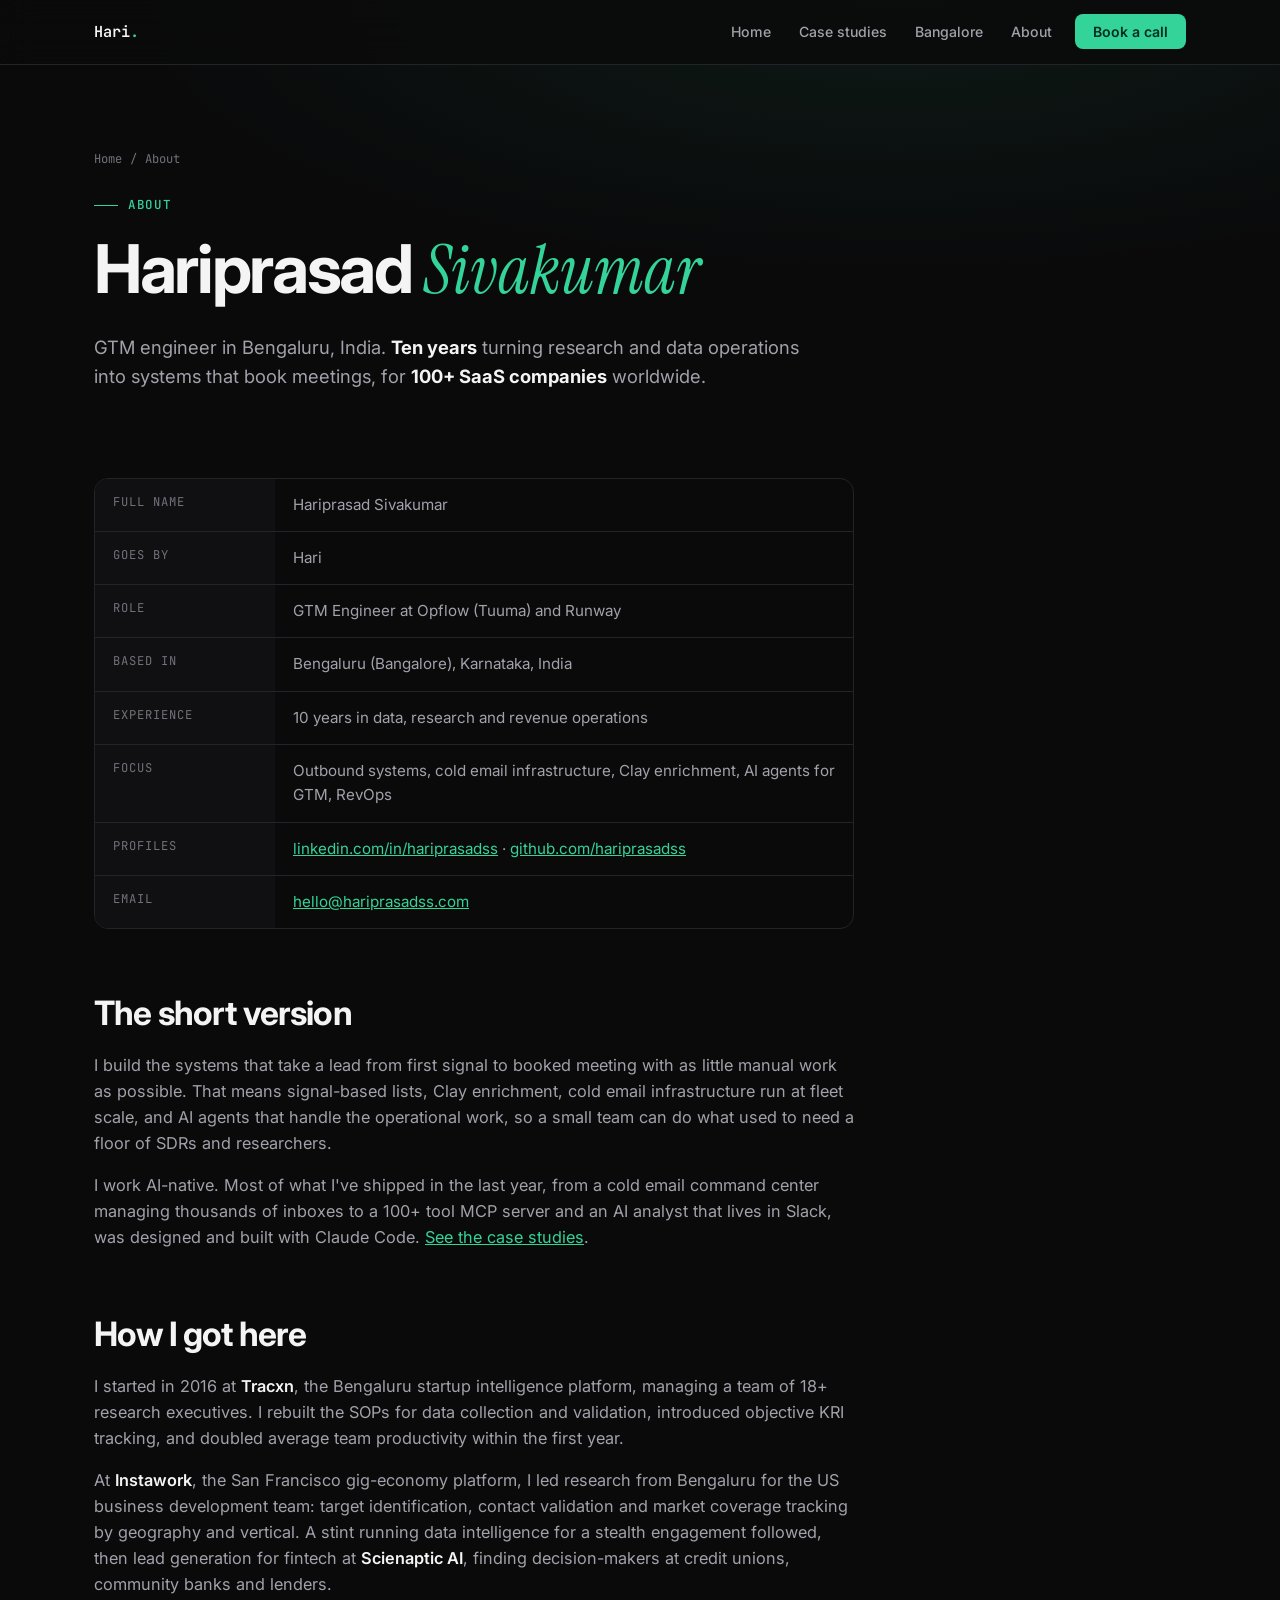
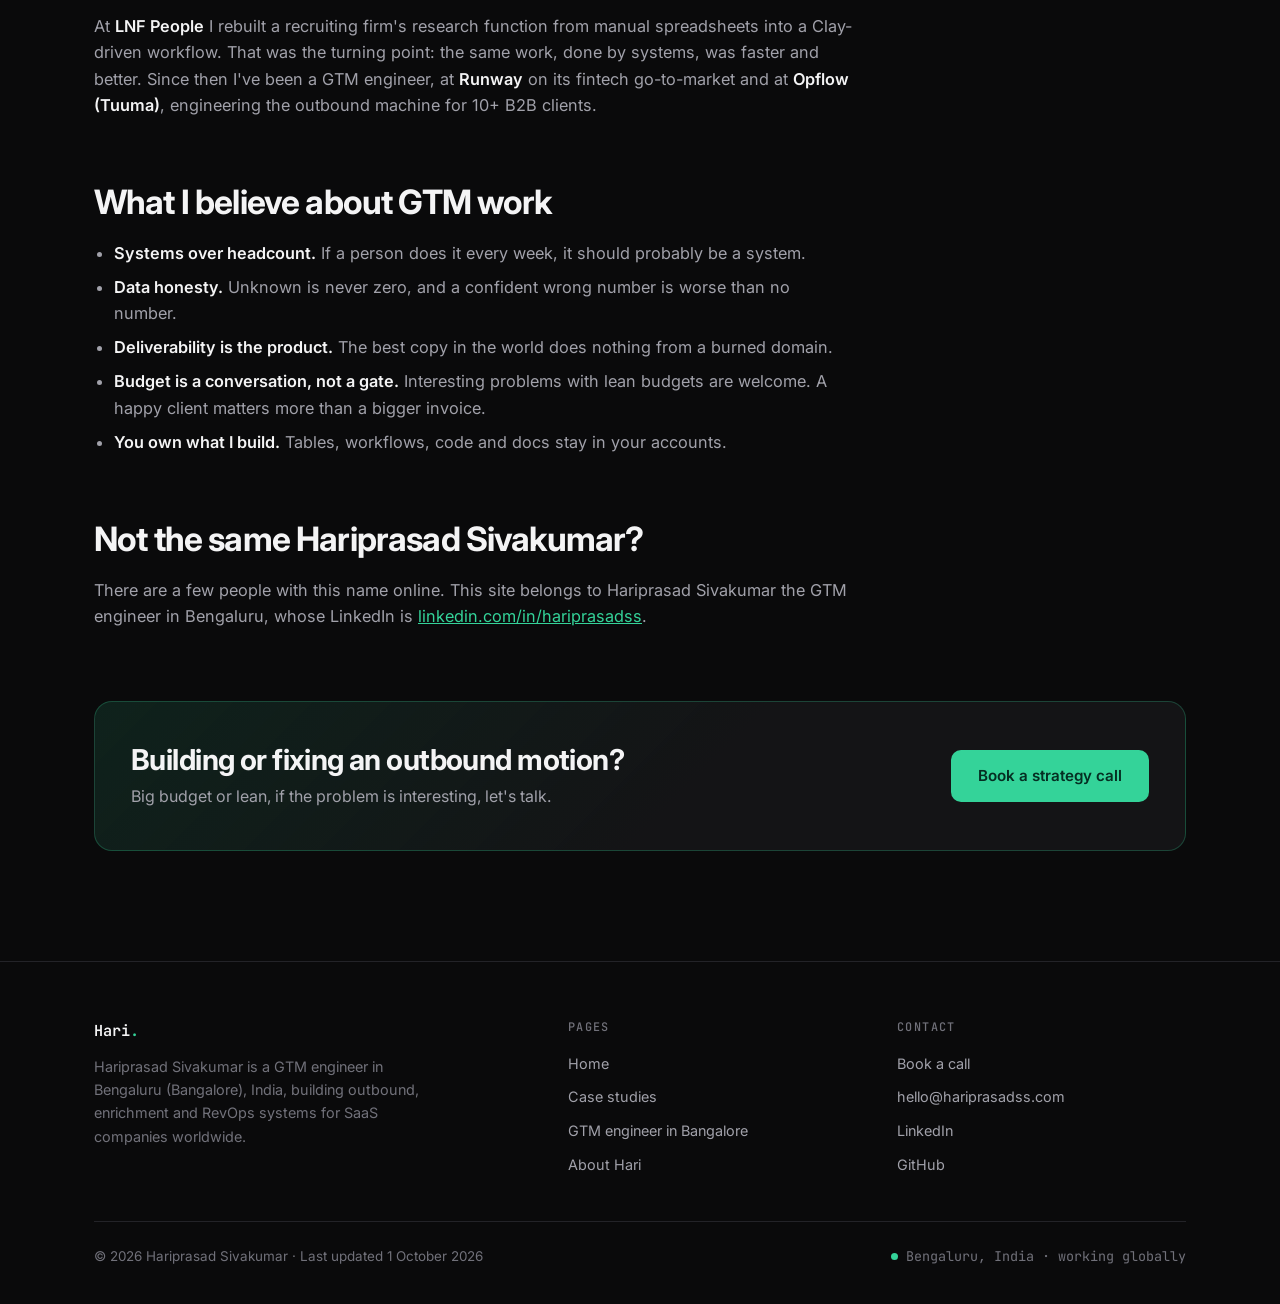
==== about/index.html @ fe24e066 "Revamp portfolio for "GTM engineer in Bangalore" SEO and AI search - Rebuild the home page around Be" ====
<!DOCTYPE html>
<html lang="en-IN">
<head>
    <meta charset="UTF-8">
    <meta name="viewport" content="width=device-width, initial-scale=1.0">
    <title>About Hariprasad Sivakumar | GTM Engineer, Bengaluru</title>
    <meta name="description" content="About Hariprasad Sivakumar (Hari), a GTM engineer in Bengaluru, India: 10 years from research and data operations at Tracxn and Instawork to building AI-native outbound systems for 100+ SaaS companies.">
    <meta name="author" content="Hariprasad Sivakumar">
    <link rel="canonical" href="https://www.hariprasadss.com/about/">
    <meta name="robots" content="index, follow, max-image-preview:large, max-snippet:-1">
    <meta name="theme-color" content="#0a0a0b">

    <meta property="og:type" content="profile">
    <meta property="og:url" content="https://www.hariprasadss.com/about/">
    <meta property="og:site_name" content="Hariprasad Sivakumar">
    <meta property="og:locale" content="en_IN">
    <meta property="og:title" content="About Hariprasad Sivakumar | GTM Engineer, Bengaluru">
    <meta property="og:description" content="From research and data operations at Tracxn and Instawork to AI-native outbound systems for 100+ SaaS companies.">
    <meta property="og:image" content="https://www.hariprasadss.com/assets/og/hari-gtm-engineer-bengaluru.png">
    <meta property="og:image:width" content="1200">
    <meta property="og:image:height" content="630">
    <meta property="profile:first_name" content="Hariprasad">
    <meta property="profile:last_name" content="Sivakumar">
    <meta name="twitter:card" content="summary_large_image">
    <meta name="twitter:title" content="About Hariprasad Sivakumar | GTM Engineer, Bengaluru">
    <meta name="twitter:description" content="From research and data operations to AI-native outbound systems for 100+ SaaS companies.">
    <meta name="twitter:image" content="https://www.hariprasadss.com/assets/og/hari-gtm-engineer-bengaluru.png">

    <link rel="icon" href="data:image/svg+xml,%3Csvg xmlns='http://www.w3.org/2000/svg' viewBox='0 0 32 32'%3E%3Crect width='32' height='32' rx='7' fill='%230a0a0b'/%3E%3Cpath d='M9 7v18M23 7v18M9 16h14' stroke='%2334d399' stroke-width='3' stroke-linecap='round'/%3E%3C/svg%3E">

    <script type="application/ld+json">
    {
      "@context": "https://schema.org",
      "@graph": [
        {
          "@type": "ProfilePage",
          "@id": "https://www.hariprasadss.com/about/#webpage",
          "url": "https://www.hariprasadss.com/about/",
          "name": "About Hariprasad Sivakumar",
          "isPartOf": { "@id": "https://www.hariprasadss.com/#website" },
          "dateCreated": "2026-06-11",
          "dateModified": "2026-10-01",
          "inLanguage": "en-IN",
          "breadcrumb": { "@id": "https://www.hariprasadss.com/about/#breadcrumb" },
          "mainEntity": {
            "@type": "Person",
            "@id": "https://www.hariprasadss.com/#person",
            "name": "Hariprasad Sivakumar",
            "alternateName": ["Hari Sivakumar", "Hari"],
            "jobTitle": "GTM Engineer",
            "description": "GTM engineer based in Bengaluru (Bangalore), India with 10 years in data and revenue operations, who has built outbound, enrichment and RevOps systems for 100+ SaaS companies worldwide.",
            "url": "https://www.hariprasadss.com/",
            "image": "https://www.hariprasadss.com/assets/og/hari-gtm-engineer-bengaluru.png",
            "email": "mailto:hello@hariprasadss.com",
            "address": { "@type": "PostalAddress", "addressLocality": "Bengaluru", "addressRegion": "Karnataka", "addressCountry": "IN" },
            "alumniOf": [
              { "@type": "Organization", "name": "Tracxn" },
              { "@type": "Organization", "name": "Instawork" },
              { "@type": "Organization", "name": "Scienaptic AI" },
              { "@type": "Organization", "name": "LNF People" }
            ],
            "worksFor": [
              { "@type": "Organization", "name": "Opflow (Tuuma)", "url": "https://opflow.io" },
              { "@type": "Organization", "name": "Runway", "url": "https://runway.com" }
            ],
            "sameAs": [
              "https://www.linkedin.com/in/hariprasadss",
              "https://github.com/hariprasadss"
            ]
          }
        },
        {
          "@type": "BreadcrumbList",
          "@id": "https://www.hariprasadss.com/about/#breadcrumb",
          "itemListElement": [
            { "@type": "ListItem", "position": 1, "name": "Home", "item": "https://www.hariprasadss.com/" },
            { "@type": "ListItem", "position": 2, "name": "About", "item": "https://www.hariprasadss.com/about/" }
          ]
        }
      ]
    }
    </script>

    <script>document.documentElement.classList.add('js');</script>
    <link rel="preconnect" href="https://fonts.googleapis.com">
    <link rel="preconnect" href="https://fonts.gstatic.com" crossorigin>
    <link href="https://fonts.googleapis.com/css2?family=Inter:wght@400;500;600;700;800&family=Instrument+Serif:ital@0;1&family=JetBrains+Mono:wght@400;500;600&display=swap" rel="stylesheet">
    <link rel="stylesheet" href="/assets/css/site.css?v=20261001">
</head>
<body>
    <a class="skip-link" href="#main">Skip to content</a>

    <nav class="site-nav" aria-label="Main">
        <div class="nav-inner">
            <a href="/" class="nav-logo" aria-label="Hariprasad Sivakumar, home">Hari<span class="dot">.</span></a>
            <ul class="nav-links">
                <li><a href="/">Home</a></li>
                <li><a href="/work/">Case studies</a></li>
                <li><a href="/gtm-engineer-bangalore/">Bangalore</a></li>
                <li><a href="/about/" aria-current="page">About</a></li>
                <li class="nav-cta-li"><a href="https://calendly.com/harigtm/30min" target="_blank" rel="noopener" class="nav-cta">Book a call</a></li>
            </ul>
        </div>
    </nav>

    <main id="main">
        <header class="page-head">
            <div class="container">
                <nav class="crumbs" aria-label="Breadcrumb"><a href="/">Home</a><span>/</span>About</nav>
                <div class="kicker">About</div>
                <h1 class="display">Hariprasad <em>Sivakumar</em></h1>
                <p class="lede">GTM engineer in Bengaluru, India. <strong>Ten years</strong> turning research and data operations into systems that book meetings, for <strong>100+ SaaS companies</strong> worldwide.</p>
            </div>
        </header>

        <div class="container">
            <div class="prose">
                <dl class="facts" aria-label="Profile">
                    <dt>Full name</dt><dd>Hariprasad Sivakumar</dd>
                    <dt>Goes by</dt><dd>Hari</dd>
                    <dt>Role</dt><dd>GTM Engineer at Opflow (Tuuma) and Runway</dd>
                    <dt>Based in</dt><dd>Bengaluru (Bangalore), Karnataka, India</dd>
                    <dt>Experience</dt><dd>10 years in data, research and revenue operations</dd>
                    <dt>Focus</dt><dd>Outbound systems, cold email infrastructure, Clay enrichment, AI agents for GTM, RevOps</dd>
                    <dt>Profiles</dt><dd><a href="https://www.linkedin.com/in/hariprasadss" target="_blank" rel="noopener me">linkedin.com/in/hariprasadss</a> · <a href="https://github.com/hariprasadss" target="_blank" rel="noopener me">github.com/hariprasadss</a></dd>
                    <dt>Email</dt><dd><a href="mailto:hello@hariprasadss.com">hello@hariprasadss.com</a></dd>
                </dl>

                <h2>The short version</h2>
                <p>I build the systems that take a lead from first signal to booked meeting with as little manual work as possible. That means signal-based lists, Clay enrichment, cold email infrastructure run at fleet scale, and AI agents that handle the operational work, so a small team can do what used to need a floor of SDRs and researchers.</p>
                <p>I work AI-native. Most of what I've shipped in the last year, from a cold email command center managing thousands of inboxes to a 100+ tool MCP server and an AI analyst that lives in Slack, was designed and built with Claude Code. <a href="/work/">See the case studies</a>.</p>

                <h2>How I got here</h2>
                <p>I started in 2016 at <strong>Tracxn</strong>, the Bengaluru startup intelligence platform, managing a team of 18+ research executives. I rebuilt the SOPs for data collection and validation, introduced objective KRI tracking, and doubled average team productivity within the first year.</p>
                <p>At <strong>Instawork</strong>, the San Francisco gig-economy platform, I led research from Bengaluru for the US business development team: target identification, contact validation and market coverage tracking by geography and vertical. A stint running data intelligence for a stealth engagement followed, then lead generation for fintech at <strong>Scienaptic AI</strong>, finding decision-makers at credit unions, community banks and lenders.</p>
                <p>At <strong>LNF People</strong> I rebuilt a recruiting firm's research function from manual spreadsheets into a Clay-driven workflow. That was the turning point: the same work, done by systems, was faster and better. Since then I've been a GTM engineer, at <strong>Runway</strong> on its fintech go-to-market and at <strong>Opflow (Tuuma)</strong>, engineering the outbound machine for 10+ B2B clients.</p>

                <h2>What I believe about GTM work</h2>
                <ul>
                    <li><strong>Systems over headcount.</strong> If a person does it every week, it should probably be a system.</li>
                    <li><strong>Data honesty.</strong> Unknown is never zero, and a confident wrong number is worse than no number.</li>
                    <li><strong>Deliverability is the product.</strong> The best copy in the world does nothing from a burned domain.</li>
                    <li><strong>Budget is a conversation, not a gate.</strong> Interesting problems with lean budgets are welcome. A happy client matters more than a bigger invoice.</li>
                    <li><strong>You own what I build.</strong> Tables, workflows, code and docs stay in your accounts.</li>
                </ul>

                <h2>Not the same Hariprasad Sivakumar?</h2>
                <p>There are a few people with this name online. This site belongs to Hariprasad Sivakumar the GTM engineer in Bengaluru, whose LinkedIn is <a href="https://www.linkedin.com/in/hariprasadss" target="_blank" rel="noopener me">linkedin.com/in/hariprasadss</a>.</p>
            </div>

            <div class="cta-band reveal">
                <div>
                    <h2>Building or fixing an outbound motion?</h2>
                    <p>Big budget or lean, if the problem is interesting, let's talk.</p>
                </div>
                <a href="https://calendly.com/harigtm/30min" target="_blank" rel="noopener" class="btn btn-primary">Book a strategy call</a>
            </div>
        </div>
    </main>

    <footer class="site-footer" style="margin-top: 110px;">
        <div class="container">
            <div class="footer-grid">
                <div class="footer-brand">
                    <a href="/" class="nav-logo">Hari<span class="dot">.</span></a>
                    <p>Hariprasad Sivakumar is a GTM engineer in Bengaluru (Bangalore), India, building outbound, enrichment and RevOps systems for SaaS companies worldwide.</p>
                </div>
                <div class="footer-col">
                    <h2>Pages</h2>
                    <ul>
                        <li><a href="/">Home</a></li>
                        <li><a href="/work/">Case studies</a></li>
                        <li><a href="/gtm-engineer-bangalore/">GTM engineer in Bangalore</a></li>
                        <li><a href="/about/">About Hari</a></li>
                    </ul>
                </div>
                <div class="footer-col">
                    <h2>Contact</h2>
                    <ul>
                        <li><a href="https://calendly.com/harigtm/30min" target="_blank" rel="noopener">Book a call</a></li>
                        <li><a href="mailto:hello@hariprasadss.com">hello@hariprasadss.com</a></li>
                        <li><a href="https://www.linkedin.com/in/hariprasadss" target="_blank" rel="noopener me">LinkedIn</a></li>
                        <li><a href="https://github.com/hariprasadss" target="_blank" rel="noopener me">GitHub</a></li>
                    </ul>
                </div>
            </div>
            <div class="footer-bottom">
                <p>© 2026 Hariprasad Sivakumar · Last updated <time datetime="2026-10-01">1 October 2026</time></p>
                <p class="footer-loc"><span class="pulse"></span> Bengaluru, India · working globally</p>
            </div>
        </div>
    </footer>

    <script src="/assets/js/site.js?v=20261001" defer></script>
</body>
</html>
---- assets/css/site.css ----
/* Shared styles for hariprasadss.com. Plain CSS, no build step. */
:root {
    --bg: #0a0a0b;
    --bg-elevated: #101012;
    --surface: #141416;
    --surface-hover: #1a1a1d;
    --border: #232328;
    --border-strong: #2e2e34;
    --text: #f4f4f5;
    --text-secondary: #a1a1aa;
    --text-muted: #71717a;
    --accent: #34d399;
    --accent-ink: #052e22;
    --accent-dim: rgba(52, 211, 153, 0.12);
    --accent-glow: rgba(52, 211, 153, 0.25);
    --serif: 'Instrument Serif', Georgia, serif;
    --mono: 'JetBrains Mono', ui-monospace, monospace;
    --sans: 'Inter', -apple-system, 'Segoe UI', sans-serif;
}

* { margin: 0; padding: 0; box-sizing: border-box; }

html { scroll-behavior: smooth; scroll-padding-top: 90px; }

body {
    font-family: var(--sans);
    background: var(--bg);
    color: var(--text);
    line-height: 1.6;
    -webkit-font-smoothing: antialiased;
    overflow-x: hidden;
}

::selection { background: var(--accent); color: var(--accent-ink); }

a { color: inherit; }

:focus-visible { outline: 2px solid var(--accent); outline-offset: 3px; border-radius: 4px; }

.skip-link {
    position: absolute;
    left: 16px;
    top: -60px;
    z-index: 200;
    background: var(--accent);
    color: var(--accent-ink);
    font-weight: 600;
    padding: 10px 16px;
    border-radius: 8px;
    text-decoration: none;
}
.skip-link:focus { top: 12px; }

/* ---------- Shared ---------- */
.container { max-width: 1140px; margin: 0 auto; padding: 0 24px; }

section { padding: 110px 0; }

.band { background: var(--bg-elevated); border-top: 1px solid var(--border); border-bottom: 1px solid var(--border); }

.kicker {
    font-family: var(--mono);
    font-size: 0.78rem;
    font-weight: 500;
    letter-spacing: 0.14em;
    text-transform: uppercase;
    color: var(--accent);
    display: flex;
    align-items: center;
    gap: 10px;
    margin-bottom: 18px;
}

.kicker::before { content: ''; width: 24px; height: 1px; background: var(--accent); }

.section-title {
    font-size: clamp(2rem, 4.5vw, 3.1rem);
    font-weight: 700;
    letter-spacing: -0.03em;
    line-height: 1.12;
    margin-bottom: 16px;
}

.section-title em, .display em {
    font-family: var(--serif);
    font-style: italic;
    font-weight: 400;
    color: var(--accent);
    letter-spacing: 0;
}

.section-sub { color: var(--text-secondary); font-size: 1.08rem; max-width: 640px; }
.section-sub strong { color: var(--text); font-weight: 600; }

.js .reveal { opacity: 0; transform: translateY(24px); transition: opacity 0.7s ease, transform 0.7s ease; }
.js .reveal.visible { opacity: 1; transform: translateY(0); }

@media (prefers-reduced-motion: reduce) {
    html { scroll-behavior: auto; }
    *, *::before, *::after { animation: none !important; transition: none !important; }
    .js .reveal { opacity: 1; transform: none; }
}

.tag {
    font-family: var(--mono);
    font-size: 0.72rem;
    color: var(--text-secondary);
    background: var(--bg);
    border: 1px solid var(--border);
    padding: 4px 10px;
    border-radius: 6px;
    white-space: nowrap;
}

.tags { display: flex; flex-wrap: wrap; gap: 8px; }

.btn {
    display: inline-flex;
    align-items: center;
    gap: 8px;
    font-size: 0.95rem;
    font-weight: 600;
    text-decoration: none;
    padding: 13px 26px;
    border-radius: 10px;
    border: 1px solid transparent;
    transition: transform 0.2s, box-shadow 0.2s, background 0.2s, border-color 0.2s;
}

.btn-primary { background: var(--accent); color: var(--accent-ink); }
.btn-primary:hover { transform: translateY(-2px); box-shadow: 0 8px 30px var(--accent-glow); }

.btn-ghost { color: var(--text); border-color: var(--border-strong); background: transparent; }
.btn-ghost:hover { border-color: var(--accent); background: var(--accent-dim); transform: translateY(-2px); }

.text-link { color: var(--accent); text-decoration: none; font-weight: 600; border-bottom: 1px solid rgba(52, 211, 153, 0.35); }
.text-link:hover { border-bottom-color: var(--accent); }

/* ---------- Nav ---------- */
nav.site-nav {
    position: fixed;
    top: 0; left: 0; right: 0;
    z-index: 100;
    background: rgba(10, 10, 11, 0.8);
    backdrop-filter: blur(16px);
    -webkit-backdrop-filter: blur(16px);
    border-bottom: 1px solid var(--border);
}

.nav-inner {
    max-width: 1140px;
    margin: 0 auto;
    padding: 0 24px;
    height: 64px;
    display: flex;
    align-items: center;
    justify-content: space-between;
}

.nav-logo {
    font-family: var(--mono);
    font-weight: 600;
    font-size: 0.95rem;
    color: var(--text);
    text-decoration: none;
}

.nav-logo .dot { color: var(--accent); }

.nav-links { display: flex; align-items: center; gap: 2px; list-style: none; }

.nav-links a {
    color: var(--text-secondary);
    text-decoration: none;
    font-size: 0.88rem;
    font-weight: 500;
    padding: 8px 13px;
    border-radius: 8px;
    transition: color 0.2s, background 0.2s;
}

.nav-links a:hover { color: var(--text); background: var(--surface); }

.nav-links a.nav-cta {
    font-weight: 600;
    color: var(--accent-ink);
    background: var(--accent);
    padding: 9px 18px;
    margin-left: 8px;
    transition: transform 0.2s, box-shadow 0.2s;
}

.nav-links a.nav-cta:hover { transform: translateY(-1px); box-shadow: 0 4px 20px var(--accent-glow); }

@media (max-width: 860px) { .nav-links li:not(.nav-cta-li) { display: none; } }

/* ---------- Hero ---------- */
.hero { min-height: 100vh; display: flex; align-items: center; padding: 140px 0 80px; position: relative; }

.hero::before {
    content: '';
    position: absolute;
    inset: 0;
    background:
        radial-gradient(ellipse 60% 45% at 70% 8%, rgba(52, 211, 153, 0.08), transparent),
        radial-gradient(ellipse 50% 40% at 15% 95%, rgba(52, 211, 153, 0.04), transparent);
    pointer-events: none;
}

.hero::after {
    content: '';
    position: absolute;
    inset: 0;
    background-image:
        linear-gradient(var(--border) 1px, transparent 1px),
        linear-gradient(90deg, var(--border) 1px, transparent 1px);
    background-size: 72px 72px;
    opacity: 0.18;
    mask-image: radial-gradient(ellipse 70% 60% at 50% 40%, black, transparent);
    -webkit-mask-image: radial-gradient(ellipse 70% 60% at 50% 40%, black, transparent);
    pointer-events: none;
}

.hero > .container { position: relative; z-index: 1; }

.hero-grid { display: grid; grid-template-columns: 1.12fr 0.88fr; gap: 60px; align-items: center; }

.hero-badge {
    display: inline-flex;
    align-items: center;
    gap: 8px;
    font-family: var(--mono);
    font-size: 0.76rem;
    color: var(--text-secondary);
    border: 1px solid var(--border-strong);
    background: var(--surface);
    padding: 7px 14px;
    border-radius: 100px;
    margin-bottom: 28px;
}

.pulse {
    width: 7px; height: 7px;
    background: var(--accent);
    border-radius: 50%;
    flex-shrink: 0;
    animation: pulse 2s ease-in-out infinite;
}

@keyframes pulse {
    0%, 100% { box-shadow: 0 0 0 0 var(--accent-glow); }
    50% { box-shadow: 0 0 0 6px transparent; }
}

.hero h1, .display {
    font-size: clamp(2.5rem, 5.6vw, 4.2rem);
    font-weight: 700;
    letter-spacing: -0.035em;
    line-height: 1.06;
    margin-bottom: 26px;
}

.hero h1 .h1-eyebrow {
    display: block;
    font-size: clamp(1rem, 1.6vw, 1.15rem);
    font-family: var(--mono);
    font-weight: 500;
    letter-spacing: 0.02em;
    color: var(--accent);
    margin-bottom: 18px;
}

.hero h1 em {
    font-family: var(--serif);
    font-style: italic;
    font-weight: 400;
    color: var(--accent);
    letter-spacing: -0.01em;
}

.hero-sub { font-size: 1.13rem; color: var(--text-secondary); max-width: 560px; margin-bottom: 38px; }
.hero-sub strong { color: var(--text); font-weight: 600; }

.hero-ctas { display: flex; gap: 14px; flex-wrap: wrap; }

/* Terminal card */
.terminal {
    background: var(--bg-elevated);
    border: 1px solid var(--border-strong);
    border-radius: 14px;
    overflow: hidden;
    box-shadow: 0 30px 80px rgba(0, 0, 0, 0.5);
    font-family: var(--mono);
}

.terminal-bar {
    display: flex;
    align-items: center;
    gap: 8px;
    padding: 13px 18px;
    border-bottom: 1px solid var(--border);
    background: var(--surface);
}

.t-dot { width: 11px; height: 11px; border-radius: 50%; background: var(--border-strong); }
.t-dot:nth-child(1) { background: #f87171aa; }
.t-dot:nth-child(2) { background: #fbbf24aa; }
.t-dot:nth-child(3) { background: #34d399aa; }

.terminal-bar span { margin-left: auto; font-size: 0.72rem; color: var(--text-muted); }

.terminal-body { padding: 20px 22px 18px; min-height: 312px; }

.t-line {
    display: flex;
    align-items: baseline;
    gap: 12px;
    font-size: 0.8rem;
    padding: 7px 0;
    opacity: 0;
    transform: translateX(-8px);
    transition: opacity 0.45s ease, transform 0.45s ease;
}

.t-line.on { opacity: 1; transform: translateX(0); }

.t-step { color: var(--accent); width: 14px; flex-shrink: 0; }
.t-label { color: var(--text); font-weight: 500; width: 128px; flex-shrink: 0; }
.t-detail { color: var(--text-muted); font-size: 0.74rem; }

.t-line.t-final .t-label, .t-line.t-final .t-detail { color: var(--accent); }

.t-cursor {
    display: inline-block;
    width: 8px; height: 15px;
    background: var(--accent);
    vertical-align: text-bottom;
    animation: blink 1s step-end infinite;
    margin-top: 10px;
}

@keyframes blink { 50% { opacity: 0; } }

/* Stats */
.stats {
    display: grid;
    grid-template-columns: repeat(4, 1fr);
    gap: 1px;
    background: var(--border);
    border: 1px solid var(--border);
    border-radius: 14px;
    overflow: hidden;
    margin-top: 72px;
}

.stat { background: var(--bg-elevated); padding: 26px 24px; }

.stat-num {
    font-family: var(--mono);
    font-size: 1.8rem;
    font-weight: 600;
    color: var(--text);
    letter-spacing: -0.02em;
}

.stat-num span { color: var(--accent); }

.stat-label { font-size: 0.84rem; color: var(--text-muted); margin-top: 4px; }

@media (max-width: 920px) {
    .hero-grid { grid-template-columns: 1fr; gap: 48px; }
    .hero { min-height: auto; }
    .stats { grid-template-columns: repeat(2, 1fr); }
}

@media (max-width: 520px) {
    .hero-badge .badge-extra { display: none; }
    .terminal-body { min-height: 0; }
    .t-line { flex-wrap: wrap; row-gap: 2px; padding: 6px 0; }
    .t-label { width: auto; }
    .t-detail { flex-basis: 100%; padding-left: 26px; font-size: 0.72rem; }
}

/* ---------- Client wall ---------- */
.clients { padding: 64px 0 70px; }

.clients-head { text-align: center; margin-bottom: 36px; padding: 0 16px; }

.clients-title {
    font-family: var(--mono);
    font-size: 0.78rem;
    letter-spacing: 0.14em;
    text-transform: uppercase;
    color: var(--text-muted);
}

.clients-title strong { color: var(--accent); font-weight: 600; }

.marquee {
    position: relative;
    overflow: hidden;
    mask-image: linear-gradient(90deg, transparent, black 8%, black 92%, transparent);
    -webkit-mask-image: linear-gradient(90deg, transparent, black 8%, black 92%, transparent);
}

.marquee + .marquee { margin-top: 14px; }

.marquee-track {
    display: flex;
    gap: 14px;
    width: max-content;
    animation: marquee 60s linear infinite;
}

.marquee.reverse .marquee-track { animation-direction: reverse; animation-duration: 70s; }

.marquee:hover .marquee-track { animation-play-state: paused; }

@keyframes marquee { to { transform: translateX(calc(-50% - 7px)); } }

.client {
    display: inline-flex;
    align-items: center;
    gap: 10px;
    padding: 12px 22px;
    background: var(--surface);
    border: 1px solid var(--border);
    border-radius: 12px;
    white-space: nowrap;
    transition: border-color 0.25s;
}

.client:hover { border-color: var(--border-strong); }

.client b { font-weight: 600; font-size: 0.98rem; color: var(--text-secondary); }
.client:hover b { color: var(--text); }

.client small {
    font-family: var(--mono);
    font-size: 0.66rem;
    letter-spacing: 0.06em;
    text-transform: uppercase;
    color: var(--text-muted);
}

.clients-foot { text-align: center; margin-top: 30px; padding: 0 16px; font-size: 0.9rem; color: var(--text-muted); }

@media (prefers-reduced-motion: reduce) {
    .marquee { mask-image: none; -webkit-mask-image: none; }
    .marquee-track { width: auto; flex-wrap: wrap; justify-content: center; }
    .marquee-track [aria-hidden="true"] { display: none; }
}

/* ---------- Pillars / services ---------- */
.grid-2 { display: grid; grid-template-columns: repeat(2, 1fr); gap: 20px; margin-top: 56px; }
.grid-3 { display: grid; grid-template-columns: repeat(3, 1fr); gap: 20px; margin-top: 56px; }

.card {
    background: var(--surface);
    border: 1px solid var(--border);
    border-radius: 16px;
    padding: 32px 30px;
    position: relative;
    overflow: hidden;
    transition: border-color 0.25s, transform 0.25s;
}

.card::after {
    content: '';
    position: absolute;
    top: 0; left: 30px; right: 30px;
    height: 1px;
    background: linear-gradient(90deg, transparent, var(--accent-glow), transparent);
    opacity: 0;
    transition: opacity 0.3s;
}

.card:hover { border-color: var(--border-strong); transform: translateY(-3px); }
.card:hover::after { opacity: 1; }

.card-num { font-family: var(--mono); font-size: 0.76rem; color: var(--accent); margin-bottom: 16px; display: block; }

.card h3 { font-size: 1.18rem; font-weight: 700; letter-spacing: -0.02em; margin-bottom: 10px; line-height: 1.3; }

.card p { color: var(--text-secondary); font-size: 0.94rem; }

.card .tags { margin-top: 20px; }

@media (max-width: 900px) { .grid-3 { grid-template-columns: repeat(2, 1fr); } }
@media (max-width: 680px) { .grid-2, .grid-3 { grid-template-columns: 1fr; } }

/* ---------- Systems (case studies) ---------- */
.filters { display: flex; flex-wrap: wrap; gap: 8px; margin-top: 40px; }

.filter {
    font-family: var(--mono);
    font-size: 0.78rem;
    color: var(--text-secondary);
    background: var(--surface);
    border: 1px solid var(--border);
    padding: 8px 14px;
    border-radius: 100px;
    cursor: pointer;
    transition: border-color 0.2s, color 0.2s, background 0.2s;
}

.filter:hover { color: var(--text); border-color: var(--border-strong); }
.filter[aria-pressed="true"] { color: var(--accent); border-color: rgba(52, 211, 153, 0.4); background: var(--accent-dim); }

.systems-grid { display: grid; grid-template-columns: repeat(2, 1fr); gap: 20px; margin-top: 28px; }

.system { display: flex; flex-direction: column; }
.system[hidden] { display: none; }

.system.flagship {
    grid-column: 1 / -1;
    border-color: rgba(52, 211, 153, 0.25);
    background: linear-gradient(135deg, var(--accent-dim) 0%, var(--surface) 48%);
}

.system.flagship h3 { font-size: 1.45rem; }
.system.flagship > p { max-width: 780px; font-size: 0.98rem; }

.system-kicker {
    font-family: var(--mono);
    font-size: 0.7rem;
    letter-spacing: 0.12em;
    text-transform: uppercase;
    color: var(--accent);
    margin-bottom: 14px;
    display: block;
}

.system > p { flex-grow: 1; }

.system ul.points {
    list-style: none;
    margin-top: 16px;
    display: grid;
    gap: 8px;
}

.system.flagship ul.points { grid-template-columns: repeat(2, 1fr); column-gap: 28px; }

.system ul.points li {
    color: var(--text-secondary);
    font-size: 0.9rem;
    padding-left: 20px;
    position: relative;
}

.system ul.points li::before {
    content: '';
    position: absolute;
    left: 2px; top: 0.62em;
    width: 8px; height: 1px;
    background: var(--accent);
}

.metrics {
    display: flex;
    flex-wrap: wrap;
    gap: 14px 30px;
    margin: 22px 0 20px;
    padding-top: 20px;
    border-top: 1px solid var(--border);
}

.metric .m-num { font-family: var(--mono); font-size: 1.22rem; font-weight: 600; color: var(--accent); }
.metric .m-label { font-size: 0.76rem; color: var(--text-muted); margin-top: 2px; }

@media (max-width: 760px) {
    .systems-grid { grid-template-columns: 1fr; }
    .system.flagship ul.points { grid-template-columns: 1fr; }
}

/* ---------- Budget statement ---------- */
.budget {
    display: grid;
    grid-template-columns: 1fr 1fr;
    gap: 56px;
    align-items: start;
}

.budget-quote {
    font-family: var(--serif);
    font-size: clamp(2.2rem, 4.4vw, 3.4rem);
    line-height: 1.08;
    letter-spacing: -0.01em;
}

.budget-quote em { color: var(--accent); }

.budget-body p { color: var(--text-secondary); font-size: 1.04rem; margin-bottom: 18px; }
.budget-body p strong { color: var(--text); font-weight: 600; }

.checks { list-style: none; display: grid; gap: 12px; margin: 26px 0 32px; }

.checks li { display: flex; gap: 12px; color: var(--text-secondary); font-size: 0.96rem; }
.checks li strong { color: var(--text); font-weight: 600; }

.checks svg { width: 18px; height: 18px; color: var(--accent); flex-shrink: 0; margin-top: 3px; }

@media (max-width: 860px) { .budget { grid-template-columns: 1fr; gap: 32px; } }

/* Engagement models */
.model .m-price { font-family: var(--mono); font-size: 0.78rem; color: var(--text-muted); margin-top: 18px; }

/* ---------- Process ---------- */
.process { counter-reset: step; display: grid; grid-template-columns: repeat(4, 1fr); gap: 20px; margin-top: 56px; }

.step { border-top: 1px solid var(--border-strong); padding-top: 22px; }

.step::before {
    counter-increment: step;
    content: '0' counter(step);
    font-family: var(--mono);
    font-size: 0.76rem;
    color: var(--accent);
    display: block;
    margin-bottom: 12px;
}

.step h3 { font-size: 1.05rem; font-weight: 700; margin-bottom: 8px; }
.step p { color: var(--text-secondary); font-size: 0.92rem; }

@media (max-width: 860px) { .process { grid-template-columns: repeat(2, 1fr); } }
@media (max-width: 520px) { .process { grid-template-columns: 1fr; } }

/* ---------- Experience ---------- */
.timeline { margin-top: 56px; position: relative; }

.timeline::before {
    content: '';
    position: absolute;
    left: 7px;
    top: 8px; bottom: 8px;
    width: 1px;
    background: var(--border-strong);
}

.t-entry { position: relative; padding: 0 0 44px 44px; }
.t-entry:last-child { padding-bottom: 0; }

.t-entry::before {
    content: '';
    position: absolute;
    left: 0; top: 7px;
    width: 15px; height: 15px;
    border-radius: 50%;
    background: var(--bg);
    border: 2px solid var(--border-strong);
    transition: border-color 0.25s, box-shadow 0.25s;
}

.t-entry:hover::before, .t-entry.current::before { border-color: var(--accent); box-shadow: 0 0 12px var(--accent-glow); }
.t-entry.current::before { background: var(--accent-dim); }

.t-meta { display: flex; align-items: baseline; gap: 6px 14px; flex-wrap: wrap; margin-bottom: 6px; }
.t-role { font-size: 1.15rem; font-weight: 700; letter-spacing: -0.02em; }
.t-company { color: var(--accent); font-weight: 600; font-size: 0.98rem; }
.t-dates { font-family: var(--mono); font-size: 0.76rem; color: var(--text-muted); margin-left: auto; }

.t-entry p { color: var(--text-secondary); font-size: 0.94rem; max-width: 780px; }
.t-entry .tags { margin-top: 14px; }

@media (max-width: 600px) { .t-dates { margin-left: 0; width: 100%; } }

/* ---------- Stack ---------- */
.stack-groups { margin-top: 56px; display: flex; flex-direction: column; gap: 26px; }

.stack-group {
    display: grid;
    grid-template-columns: 200px 1fr;
    gap: 24px;
    padding-bottom: 26px;
    border-bottom: 1px solid var(--border);
}

.stack-group:last-child { border-bottom: none; padding-bottom: 0; }

.stack-group-name {
    font-family: var(--mono);
    font-size: 0.8rem;
    font-weight: 500;
    letter-spacing: 0.1em;
    text-transform: uppercase;
    color: var(--text-muted);
    padding-top: 8px;
}

.chips { display: flex; flex-wrap: wrap; gap: 10px; }

.chip {
    font-size: 0.88rem;
    font-weight: 500;
    color: var(--text-secondary);
    background: var(--surface);
    border: 1px solid var(--border);
    padding: 8px 16px;
    border-radius: 100px;
    transition: border-color 0.2s, color 0.2s;
}

.chip:hover { border-color: var(--accent); color: var(--text); }
.chip.featured { border-color: rgba(52, 211, 153, 0.35); color: var(--accent); background: var(--accent-dim); }

@media (max-width: 700px) { .stack-group { grid-template-columns: 1fr; gap: 12px; } }

/* ---------- FAQ ---------- */
.faq { margin-top: 48px; border-top: 1px solid var(--border); }

.faq details { border-bottom: 1px solid var(--border); }

.faq summary {
    list-style: none;
    cursor: pointer;
    display: flex;
    justify-content: space-between;
    align-items: center;
    gap: 20px;
    padding: 22px 0;
    font-size: 1.06rem;
    font-weight: 600;
    letter-spacing: -0.01em;
}

.faq summary::-webkit-details-marker { display: none; }

.faq summary::after {
    content: '+';
    font-family: var(--mono);
    font-size: 1.2rem;
    color: var(--accent);
    flex-shrink: 0;
    transition: transform 0.25s;
}

.faq details[open] summary::after { transform: rotate(45deg); }

.faq summary:hover { color: var(--accent); }

.faq .answer { padding: 0 0 24px; color: var(--text-secondary); max-width: 820px; }
.faq .answer p + p { margin-top: 12px; }
.faq .answer a { color: var(--accent); }

/* ---------- Long-form (subpages) ---------- */
.page-head { padding: 150px 0 60px; position: relative; }

.page-head::before {
    content: '';
    position: absolute;
    inset: 0;
    background: radial-gradient(ellipse 60% 60% at 70% 0%, rgba(52, 211, 153, 0.08), transparent);
    pointer-events: none;
}

.page-head .container { position: relative; }

.crumbs { font-family: var(--mono); font-size: 0.76rem; color: var(--text-muted); margin-bottom: 26px; }
.crumbs a { color: var(--text-muted); text-decoration: none; }
.crumbs a:hover { color: var(--accent); }
.crumbs span { margin: 0 8px; }

.page-head .lede { font-size: 1.15rem; color: var(--text-secondary); max-width: 720px; }
.page-head .lede strong { color: var(--text); }

.prose { max-width: 760px; }
.prose h2 { font-size: clamp(1.6rem, 3vw, 2.1rem); letter-spacing: -0.025em; line-height: 1.2; margin: 64px 0 18px; }
.prose h2:first-child { margin-top: 0; }
.prose h3 { font-size: 1.15rem; margin: 32px 0 10px; letter-spacing: -0.01em; }
.prose p, .prose li { color: var(--text-secondary); font-size: 1.02rem; }
.prose p { margin-bottom: 16px; }
.prose ul { margin: 0 0 18px 20px; display: grid; gap: 8px; }
.prose strong { color: var(--text); font-weight: 600; }
.prose a { color: var(--accent); }

.callout {
    background: var(--surface);
    border: 1px solid var(--border);
    border-left: 2px solid var(--accent);
    border-radius: 12px;
    padding: 22px 24px;
    margin: 26px 0;
}

.callout p:last-child { margin-bottom: 0; }

.facts {
    display: grid;
    grid-template-columns: 180px 1fr;
    border: 1px solid var(--border);
    border-radius: 14px;
    overflow: hidden;
    margin: 26px 0;
}

.facts dt, .facts dd { padding: 14px 18px; border-bottom: 1px solid var(--border); font-size: 0.95rem; }
.facts dt { font-family: var(--mono); font-size: 0.76rem; text-transform: uppercase; letter-spacing: 0.08em; color: var(--text-muted); background: var(--bg-elevated); }
.facts dd { color: var(--text-secondary); }
.facts dt:nth-last-of-type(1), .facts dd:last-of-type { border-bottom: none; }

@media (max-width: 600px) {
    .facts { grid-template-columns: 1fr; }
    .facts dt { border-bottom: none; padding-bottom: 4px; }
}

/* ---------- Contact ---------- */
.contact { text-align: center; position: relative; overflow: hidden; }

.contact::before {
    content: '';
    position: absolute;
    inset: 0;
    background: radial-gradient(ellipse 55% 55% at 50% 110%, rgba(52, 211, 153, 0.09), transparent);
    pointer-events: none;
}

.contact-inner { position: relative; z-index: 1; max-width: 700px; margin: 0 auto; }

.contact .kicker { justify-content: center; }
.contact .kicker::before { display: none; }

.contact h2 { font-size: clamp(2.2rem, 5vw, 3.6rem); font-weight: 700; letter-spacing: -0.03em; line-height: 1.1; margin-bottom: 20px; }
.contact h2 em { font-family: var(--serif); font-style: italic; font-weight: 400; color: var(--accent); }

.contact p { color: var(--text-secondary); font-size: 1.08rem; margin-bottom: 40px; }

.contact-ctas { display: flex; gap: 14px; justify-content: center; flex-wrap: wrap; margin-bottom: 36px; }

.contact-links { display: flex; gap: 26px; justify-content: center; flex-wrap: wrap; font-size: 0.9rem; }

.contact-links a {
    color: var(--text-muted);
    text-decoration: none;
    transition: color 0.2s;
    display: inline-flex;
    align-items: center;
    gap: 7px;
}

.contact-links a:hover { color: var(--accent); }
.contact-links svg { width: 16px; height: 16px; }

/* ---------- Footer ---------- */
footer.site-footer { border-top: 1px solid var(--border); padding: 56px 0 36px; }

.footer-grid { display: grid; grid-template-columns: 1.5fr 1fr 1fr; gap: 40px; }

.footer-brand p { color: var(--text-muted); font-size: 0.9rem; max-width: 360px; margin-top: 12px; }

.footer-col h2 {
    font-family: var(--mono);
    font-size: 0.74rem;
    letter-spacing: 0.12em;
    text-transform: uppercase;
    color: var(--text-muted);
    font-weight: 500;
    margin-bottom: 14px;
}

.footer-col ul { list-style: none; display: grid; gap: 8px; }
.footer-col a { color: var(--text-secondary); text-decoration: none; font-size: 0.9rem; }
.footer-col a:hover { color: var(--accent); }

.footer-bottom {
    display: flex;
    justify-content: space-between;
    align-items: center;
    gap: 16px;
    flex-wrap: wrap;
    margin-top: 44px;
    padding-top: 24px;
    border-top: 1px solid var(--border);
}

.footer-bottom p { font-size: 0.84rem; color: var(--text-muted); }

.footer-loc { font-family: var(--mono); font-size: 0.76rem; display: flex; align-items: center; gap: 8px; }

@media (max-width: 760px) { .footer-grid { grid-template-columns: 1fr; gap: 28px; } }

/* ---------- Case studies ---------- */
.toc { display: flex; flex-wrap: wrap; gap: 8px; margin-top: 34px; }

.toc a {
    font-size: 0.84rem;
    font-weight: 500;
    color: var(--text-secondary);
    background: var(--surface);
    border: 1px solid var(--border);
    padding: 7px 14px;
    border-radius: 100px;
    text-decoration: none;
    transition: border-color 0.2s, color 0.2s;
}

.toc a:hover { color: var(--accent); border-color: rgba(52, 211, 153, 0.4); }

.case { padding: 72px 0; border-top: 1px solid var(--border); scroll-margin-top: 80px; }
.case:first-child { border-top: none; padding-top: 8px; }

.case-grid { display: grid; grid-template-columns: minmax(0, 1fr) 300px; gap: 56px; align-items: start; }

.case h2 { font-size: clamp(1.55rem, 3vw, 2.1rem); letter-spacing: -0.025em; line-height: 1.2; margin-bottom: 16px; }

.case .lead { font-size: 1.08rem; color: var(--text-secondary); margin-bottom: 8px; }

.case h3 {
    font-family: var(--mono);
    font-size: 0.74rem;
    font-weight: 500;
    letter-spacing: 0.12em;
    text-transform: uppercase;
    color: var(--accent);
    margin: 30px 0 12px;
}

.case p { color: var(--text-secondary); margin-bottom: 12px; }
.case ul { list-style: none; display: grid; gap: 9px; }
.case ul li { color: var(--text-secondary); padding-left: 20px; position: relative; }
.case ul li::before { content: ''; position: absolute; left: 2px; top: 0.72em; width: 8px; height: 1px; background: var(--accent); }
.case strong { color: var(--text); font-weight: 600; }

.case-side {
    background: var(--surface);
    border: 1px solid var(--border);
    border-radius: 16px;
    padding: 26px 24px;
    position: sticky;
    top: 90px;
}

.case-side .metric + .metric { margin-top: 18px; padding-top: 18px; border-top: 1px solid var(--border); }
.case-side .m-num { font-size: 1.5rem; }
.case-side .m-label { font-size: 0.82rem; }
.case-side .tags { margin-top: 22px; padding-top: 20px; border-top: 1px solid var(--border); }

@media (max-width: 860px) {
    .case-grid { grid-template-columns: 1fr; gap: 28px; }
    .case-side { position: static; }
}

.more-builds { display: grid; grid-template-columns: repeat(3, 1fr); gap: 16px; margin-top: 28px; }
.more-builds .card { padding: 24px 22px; }
.more-builds .card h3 { font-family: var(--sans); font-size: 1.02rem; text-transform: none; letter-spacing: -0.01em; color: var(--text); margin: 0 0 8px; }
.more-builds .card p { font-size: 0.9rem; margin: 0; }

@media (max-width: 860px) { .more-builds { grid-template-columns: 1fr; } }

/* Small CTA band used at the end of subpages */
.cta-band {
    margin-top: 72px;
    background: linear-gradient(135deg, var(--accent-dim) 0%, var(--surface) 55%);
    border: 1px solid rgba(52, 211, 153, 0.25);
    border-radius: 18px;
    padding: 40px 36px;
    display: flex;
    align-items: center;
    justify-content: space-between;
    gap: 24px;
    flex-wrap: wrap;
}

.cta-band h2 { font-size: clamp(1.4rem, 2.6vw, 1.8rem); letter-spacing: -0.02em; line-height: 1.25; }
.cta-band p { color: var(--text-secondary); margin-top: 6px; }
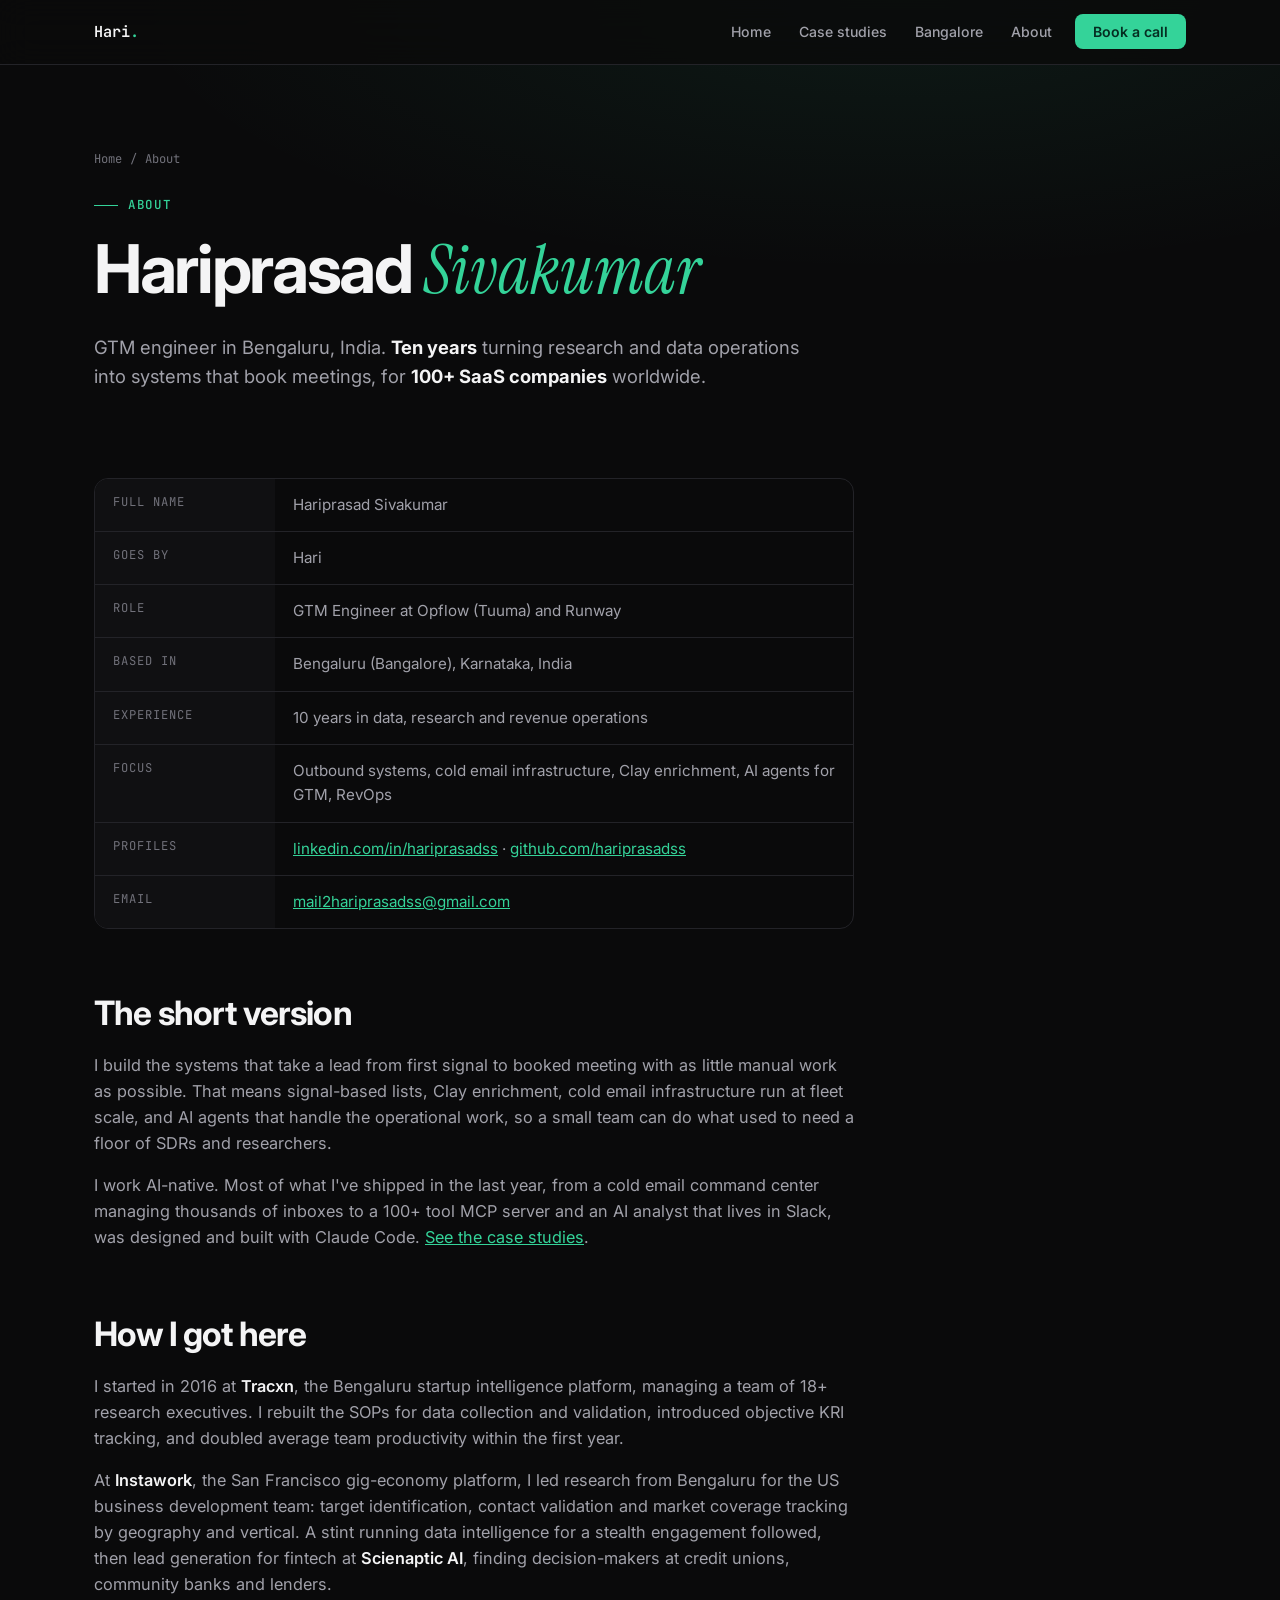
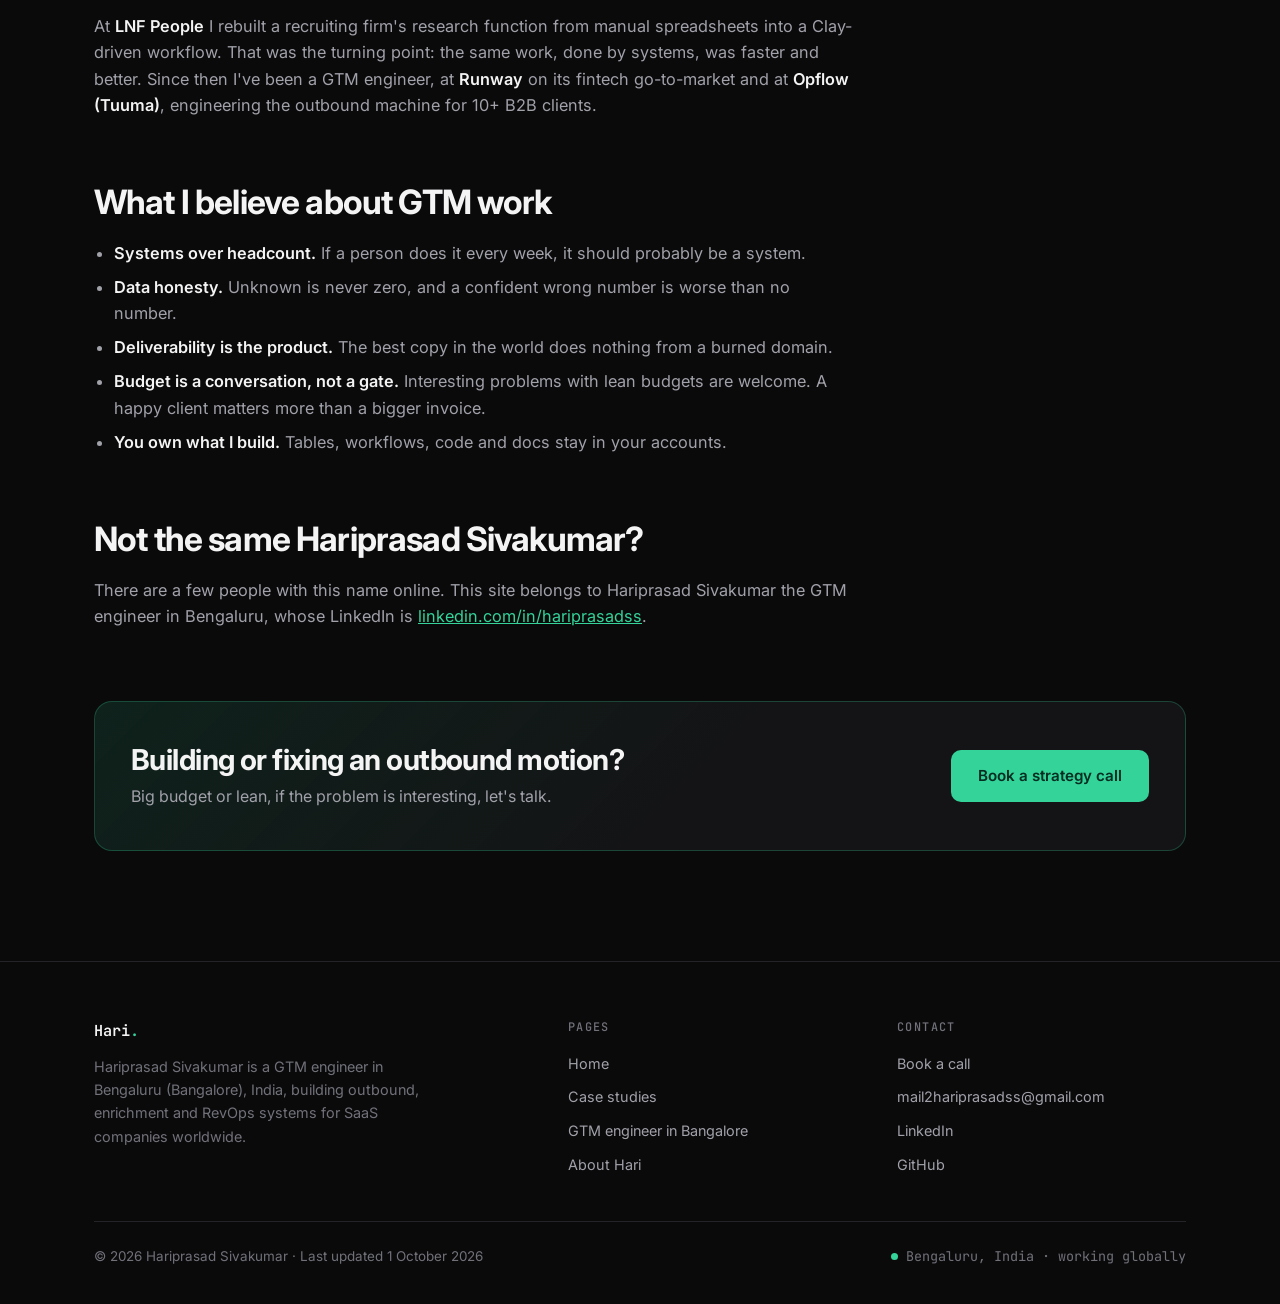
==== commit 2fbefda1: "Add Google Search Console verification and fix contact email - Add the google-site-verification meta" ====
--- a/about/index.html
+++ b/about/index.html
@@ -51,7 +51,7 @@
             "description": "GTM engineer based in Bengaluru (Bangalore), India with 10 years in data and revenue operations, who has built outbound, enrichment and RevOps systems for 100+ SaaS companies worldwide.",
             "url": "https://www.hariprasadss.com/",
             "image": "https://www.hariprasadss.com/assets/og/hari-gtm-engineer-bengaluru.png",
-            "email": "mailto:hello@hariprasadss.com",
+            "email": "mailto:mail2hariprasadss@gmail.com",
             "address": { "@type": "PostalAddress", "addressLocality": "Bengaluru", "addressRegion": "Karnataka", "addressCountry": "IN" },
             "alumniOf": [
               { "@type": "Organization", "name": "Tracxn" },
@@ -123,7 +123,7 @@
                     <dt>Experience</dt><dd>10 years in data, research and revenue operations</dd>
                     <dt>Focus</dt><dd>Outbound systems, cold email infrastructure, Clay enrichment, AI agents for GTM, RevOps</dd>
                     <dt>Profiles</dt><dd><a href="https://www.linkedin.com/in/hariprasadss" target="_blank" rel="noopener me">linkedin.com/in/hariprasadss</a> · <a href="https://github.com/hariprasadss" target="_blank" rel="noopener me">github.com/hariprasadss</a></dd>
-                    <dt>Email</dt><dd><a href="mailto:hello@hariprasadss.com">hello@hariprasadss.com</a></dd>
+                    <dt>Email</dt><dd><a href="mailto:mail2hariprasadss@gmail.com">mail2hariprasadss@gmail.com</a></dd>
                 </dl>
 
                 <h2>The short version</h2>
@@ -178,7 +178,7 @@
                     <h2>Contact</h2>
                     <ul>
                         <li><a href="https://calendly.com/harigtm/30min" target="_blank" rel="noopener">Book a call</a></li>
-                        <li><a href="mailto:hello@hariprasadss.com">hello@hariprasadss.com</a></li>
+                        <li><a href="mailto:mail2hariprasadss@gmail.com">mail2hariprasadss@gmail.com</a></li>
                         <li><a href="https://www.linkedin.com/in/hariprasadss" target="_blank" rel="noopener me">LinkedIn</a></li>
                         <li><a href="https://github.com/hariprasadss" target="_blank" rel="noopener me">GitHub</a></li>
                     </ul>
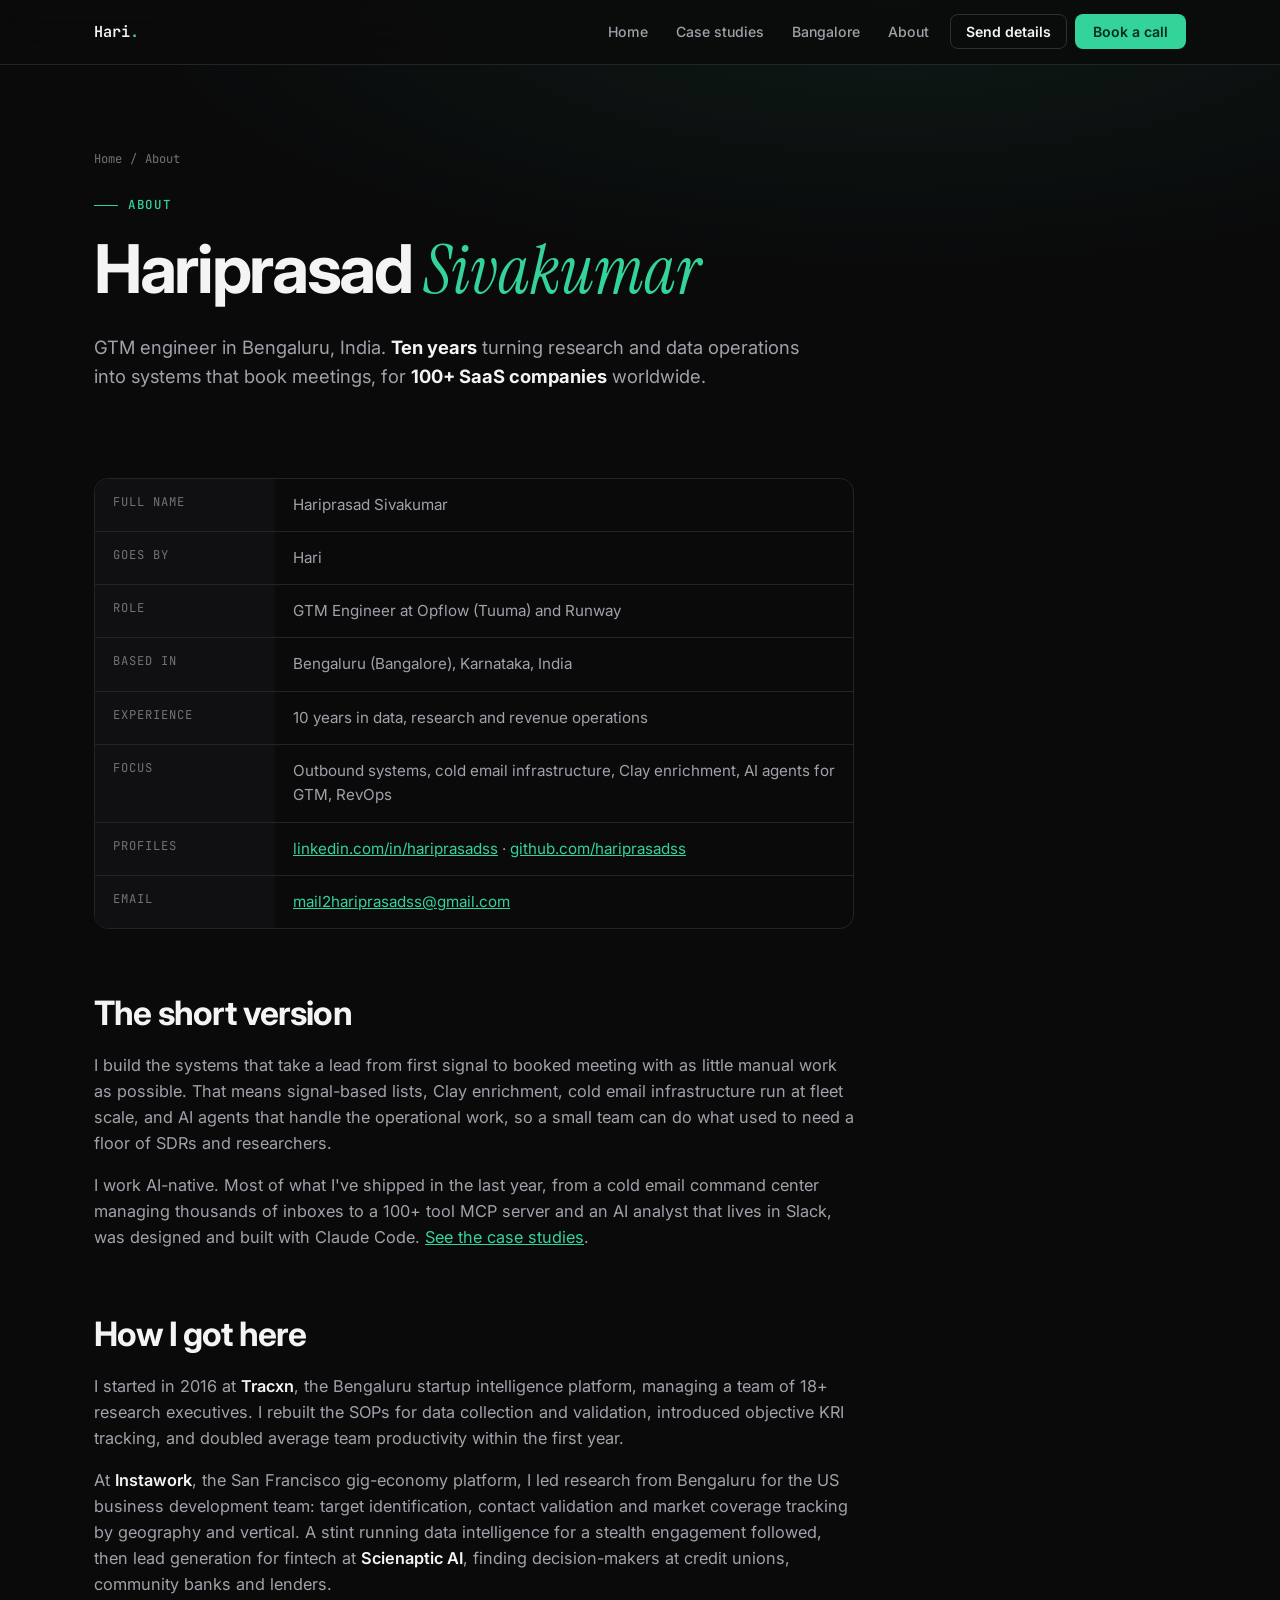
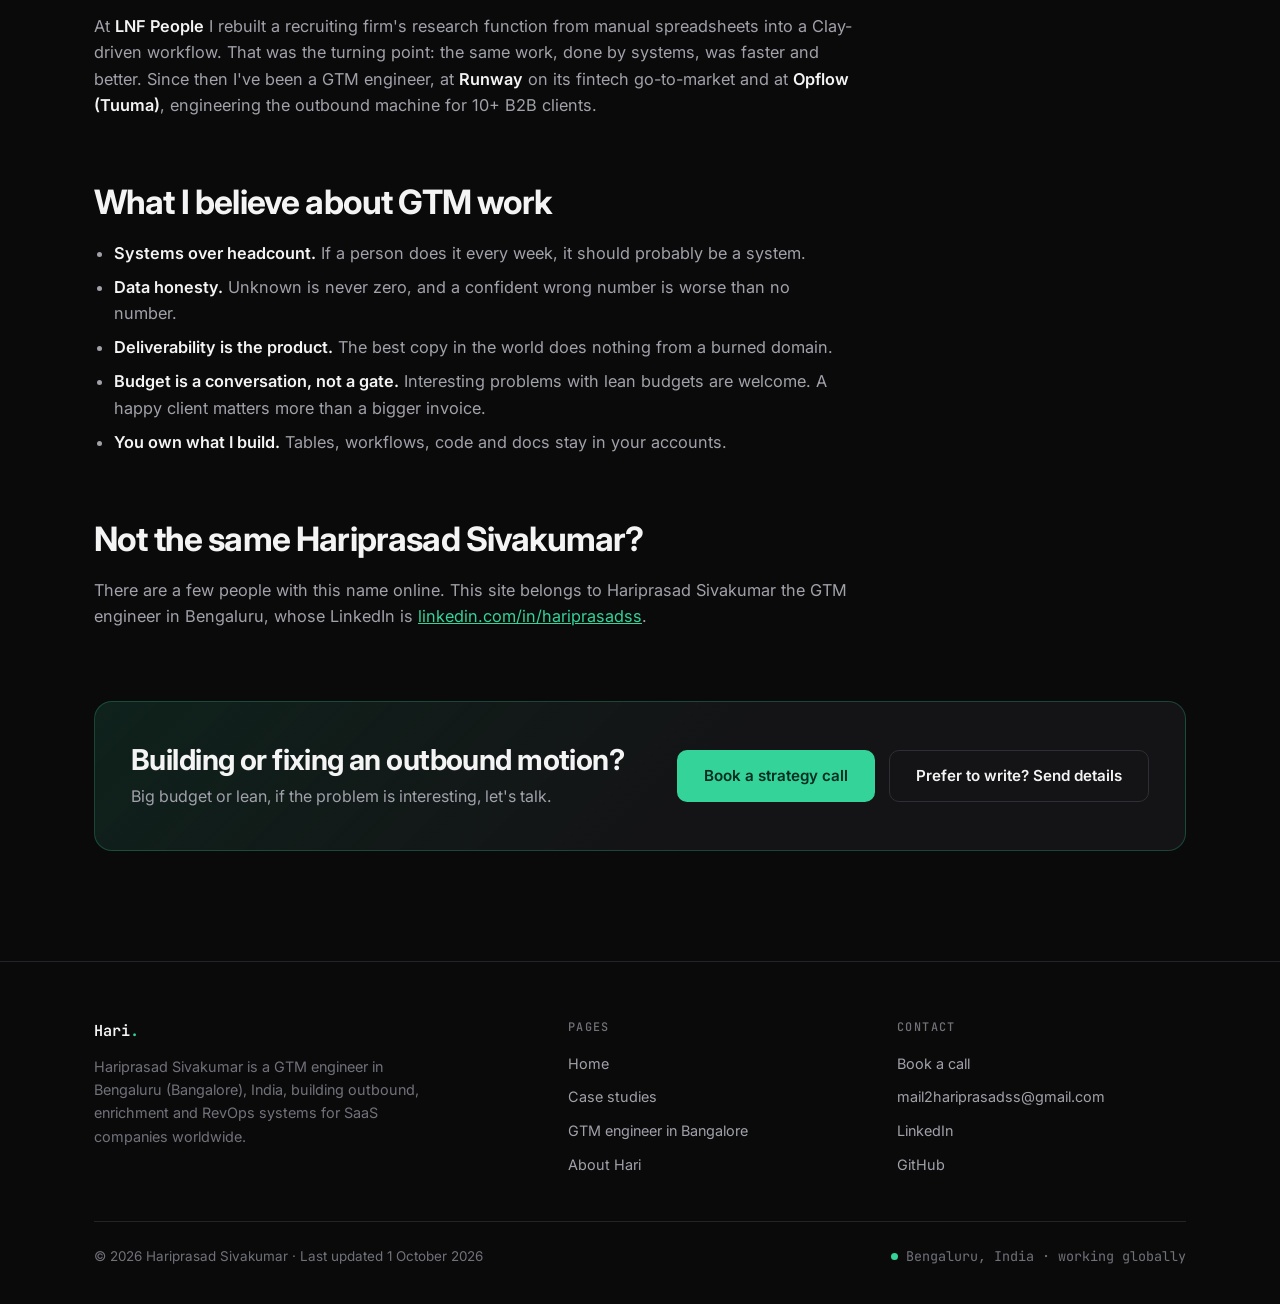
==== commit a45e19e3: "Add "send details" contact form alongside Calendly - Contact section now offers two paths side by si" ====
--- a/about/index.html
+++ b/about/index.html
@@ -85,7 +85,7 @@
     <link rel="preconnect" href="https://fonts.googleapis.com">
     <link rel="preconnect" href="https://fonts.gstatic.com" crossorigin>
     <link href="https://fonts.googleapis.com/css2?family=Inter:wght@400;500;600;700;800&family=Instrument+Serif:ital@0;1&family=JetBrains+Mono:wght@400;500;600&display=swap" rel="stylesheet">
-    <link rel="stylesheet" href="/assets/css/site.css?v=20261001">
+    <link rel="stylesheet" href="/assets/css/site.css?v=20261021">
 </head>
 <body>
     <a class="skip-link" href="#main">Skip to content</a>
@@ -98,6 +98,7 @@
                 <li><a href="/work/">Case studies</a></li>
                 <li><a href="/gtm-engineer-bangalore/">Bangalore</a></li>
                 <li><a href="/about/" aria-current="page">About</a></li>
+                <li class="nav-cta-li"><a href="/#brief" class="nav-write">Send details</a></li>
                 <li class="nav-cta-li"><a href="https://calendly.com/harigtm/30min" target="_blank" rel="noopener" class="nav-cta">Book a call</a></li>
             </ul>
         </div>
@@ -153,7 +154,10 @@
                     <h2>Building or fixing an outbound motion?</h2>
                     <p>Big budget or lean, if the problem is interesting, let's talk.</p>
                 </div>
-                <a href="https://calendly.com/harigtm/30min" target="_blank" rel="noopener" class="btn btn-primary">Book a strategy call</a>
+                <div class="hero-ctas">
+                    <a href="https://calendly.com/harigtm/30min" target="_blank" rel="noopener" class="btn btn-primary">Book a strategy call</a>
+                    <a href="/#brief" class="btn btn-ghost">Prefer to write? Send details</a>
+                </div>
             </div>
         </div>
     </main>
@@ -191,6 +195,6 @@
         </div>
     </footer>
 
-    <script src="/assets/js/site.js?v=20261001" defer></script>
+    <script src="/assets/js/site.js?v=20261021" defer></script>
 </body>
 </html>
--- a/assets/css/site.css
+++ b/assets/css/site.css
@@ -824,7 +824,7 @@
 .contact h2 { font-size: clamp(2.2rem, 5vw, 3.6rem); font-weight: 700; letter-spacing: -0.03em; line-height: 1.1; margin-bottom: 20px; }
 .contact h2 em { font-family: var(--serif); font-style: italic; font-weight: 400; color: var(--accent); }
 
-.contact p { color: var(--text-secondary); font-size: 1.08rem; margin-bottom: 40px; }
+.contact-head p { color: var(--text-secondary); font-size: 1.08rem; }
 
 .contact-ctas { display: flex; gap: 14px; justify-content: center; flex-wrap: wrap; margin-bottom: 36px; }
 
@@ -964,3 +964,230 @@
 
 .cta-band h2 { font-size: clamp(1.4rem, 2.6vw, 1.8rem); letter-spacing: -0.02em; line-height: 1.25; }
 .cta-band p { color: var(--text-secondary); margin-top: 6px; }
+
+/* ---------- Contact: call or write ---------- */
+.contact-head { text-align: center; max-width: 700px; margin: 0 auto; position: relative; z-index: 1; }
+.contact-head p { margin-bottom: 0; }
+
+.contact-grid {
+    position: relative;
+    z-index: 1;
+    display: grid;
+    grid-template-columns: 0.85fr 1.15fr;
+    gap: 20px;
+    margin-top: 56px;
+    text-align: left;
+}
+
+.contact-grid .card { padding: 34px 32px; }
+.contact-grid .card:hover { transform: none; }
+
+.contact-call { display: flex; flex-direction: column; }
+.contact-call .checks { margin: 22px 0 28px; }
+.contact-call .checks li { font-size: 0.93rem; }
+.contact-call .btn { align-self: flex-start; }
+
+.contact-alt {
+    margin-top: auto;
+    padding-top: 26px;
+    border-top: 1px solid var(--border);
+    font-size: 0.88rem;
+    color: var(--text-muted);
+}
+
+.contact-alt p { color: var(--text-muted); font-size: 0.88rem; margin: 0 0 10px; }
+.contact-alt .contact-links { justify-content: flex-start; gap: 18px; }
+.contact-alt .contact-email { display: inline-block; margin-bottom: 14px; overflow-wrap: anywhere; }
+
+.contact-form-card { border-color: rgba(52, 211, 153, 0.25); background: linear-gradient(160deg, var(--accent-dim) 0%, var(--surface) 38%); }
+.contact-form-card > p { margin-bottom: 26px; }
+
+.brief-form { display: grid; gap: 16px; }
+
+.form-row { display: grid; grid-template-columns: 1fr 1fr; gap: 14px; }
+
+.field { display: grid; gap: 7px; min-width: 0; }
+
+.field label, .field legend {
+    font-size: 0.84rem;
+    font-weight: 600;
+    color: var(--text);
+}
+
+.field label span, .field legend span { color: var(--text-muted); font-weight: 400; }
+
+.field input, .field select, .field textarea {
+    width: 100%;
+    font: inherit;
+    font-size: 0.95rem;
+    color: var(--text);
+    background: var(--bg);
+    border: 1px solid var(--border-strong);
+    border-radius: 10px;
+    padding: 11px 14px;
+    transition: border-color 0.2s, box-shadow 0.2s;
+}
+
+.field select {
+    appearance: none;
+    -webkit-appearance: none;
+    background-image: url("data:image/svg+xml,%3Csvg xmlns='http://www.w3.org/2000/svg' width='12' height='12' viewBox='0 0 24 24' fill='none' stroke='%2371717a' stroke-width='2.5' stroke-linecap='round' stroke-linejoin='round'%3E%3Cpath d='m6 9 6 6 6-6'/%3E%3C/svg%3E");
+    background-repeat: no-repeat;
+    background-position: right 14px center;
+    padding-right: 36px;
+}
+
+.field textarea { min-height: 120px; resize: vertical; line-height: 1.5; }
+
+.field input::placeholder, .field textarea::placeholder { color: var(--text-muted); }
+
+.field input:focus, .field select:focus, .field textarea:focus {
+    outline: none;
+    border-color: var(--accent);
+    box-shadow: 0 0 0 3px var(--accent-dim);
+}
+
+
+
+fieldset.field { border: none; padding: 0; margin: 0; }
+
+.need-chips { display: flex; flex-wrap: wrap; gap: 8px; }
+
+.need-chips label {
+    display: inline-flex;
+    align-items: center;
+    gap: 8px;
+    font-size: 0.86rem;
+    font-weight: 500;
+    color: var(--text-secondary);
+    background: var(--bg);
+    border: 1px solid var(--border-strong);
+    padding: 8px 14px;
+    border-radius: 100px;
+    cursor: pointer;
+    transition: border-color 0.2s, color 0.2s, background 0.2s;
+}
+
+.need-chips input { position: absolute; opacity: 0; pointer-events: none; }
+.need-chips label:hover { border-color: var(--accent); color: var(--text); }
+.need-chips label:has(input:checked) { color: var(--accent); border-color: rgba(52, 211, 153, 0.5); background: var(--accent-dim); }
+.need-chips label:has(input:focus-visible) { outline: 2px solid var(--accent); outline-offset: 2px; }
+
+.form-foot { display: flex; align-items: center; justify-content: space-between; gap: 16px; flex-wrap: wrap; margin-top: 4px; }
+.form-foot small { color: var(--text-muted); font-size: 0.8rem; max-width: 320px; }
+
+.brief-form button[type="submit"] { cursor: pointer; font-family: inherit; }
+.brief-form button[disabled] { opacity: 0.6; cursor: progress; transform: none; box-shadow: none; }
+
+.hp { position: absolute; left: -10000px; width: 1px; height: 1px; overflow: hidden; }
+
+.form-status { font-size: 0.9rem; color: #fca5a5; }
+.form-status:empty { display: none; }
+.form-status a { color: var(--accent); }
+
+.form-success { text-align: left; padding: 10px 0; }
+.form-success[hidden] { display: none; }
+.form-success .tick {
+    width: 48px; height: 48px;
+    border-radius: 50%;
+    background: var(--accent-dim);
+    border: 1px solid rgba(52, 211, 153, 0.4);
+    display: grid;
+    place-items: center;
+    color: var(--accent);
+    margin-bottom: 18px;
+}
+.form-success .tick svg { width: 22px; height: 22px; }
+.form-success h3 { margin-bottom: 8px; }
+.form-success p { color: var(--text-secondary); margin-bottom: 20px; }
+
+@media (max-width: 900px) { .contact-grid { grid-template-columns: 1fr; } }
+@media (max-width: 560px) {
+    .form-row { grid-template-columns: 1fr; }
+    .contact-grid .card { padding: 26px 20px; }
+}
+
+/* Nav: secondary "write" button next to Book a call */
+.nav-links a.nav-write {
+    font-weight: 600;
+    color: var(--text);
+    border: 1px solid var(--border-strong);
+    padding: 8px 15px;
+    margin-left: 6px;
+}
+
+.nav-links a.nav-write:hover { border-color: var(--accent); background: var(--accent-dim); }
+.nav-links a.nav-write + a, .nav-links li.nav-cta-li + li.nav-cta-li a.nav-cta { margin-left: 6px; }
+
+@media (max-width: 860px) {
+    .nav-links a.nav-write { padding: 8px 12px; font-size: 0.84rem; }
+    .nav-links a.nav-cta { padding: 9px 14px; font-size: 0.84rem; margin-left: 6px; }
+}
+
+/* Engagement-model cards: small prefill link */
+.model .ask { display: inline-block; margin-top: 18px; font-size: 0.88rem; }
+
+/* Contact polish: next steps, inline validation, loading state */
+.next-steps { margin: 34px 0 30px; }
+
+.next-steps h4 {
+    font-family: var(--mono);
+    font-size: 0.72rem;
+    font-weight: 500;
+    letter-spacing: 0.12em;
+    text-transform: uppercase;
+    color: var(--text-muted);
+    margin-bottom: 14px;
+}
+
+.next-steps ol { list-style: none; counter-reset: ns; display: grid; gap: 14px; }
+
+.next-steps li {
+    counter-increment: ns;
+    display: grid;
+    grid-template-columns: 28px 1fr;
+    gap: 12px;
+    font-size: 0.9rem;
+    color: var(--text-secondary);
+}
+
+.next-steps li::before {
+    content: counter(ns);
+    width: 28px; height: 28px;
+    border-radius: 50%;
+    border: 1px solid var(--border-strong);
+    display: grid;
+    place-items: center;
+    font-family: var(--mono);
+    font-size: 0.74rem;
+    color: var(--accent);
+}
+
+.next-steps li strong { color: var(--text); font-weight: 600; display: block; }
+
+.field-error { font-size: 0.8rem; color: #fca5a5; }
+.field-error:empty { display: none; }
+
+.field.invalid input, .field.invalid textarea {
+    border-color: #f87171;
+    box-shadow: 0 0 0 3px rgba(248, 113, 113, 0.12);
+}
+
+.brief-form button[aria-busy="true"] .btn-arrow { display: none; }
+.brief-form button[aria-busy="true"]::after {
+    content: '';
+    width: 14px; height: 14px;
+    border-radius: 50%;
+    border: 2px solid rgba(5, 46, 34, 0.35);
+    border-top-color: var(--accent-ink);
+    animation: spin 0.7s linear infinite;
+}
+
+@keyframes spin { to { transform: rotate(360deg); } }
+
+/* Success replaces the form and takes over the card */
+.brief-form[hidden] { display: none; }
+.contact-form-card { display: flex; flex-direction: column; }
+.contact-form-card.is-sent > h3, .contact-form-card.is-sent > p { display: none; }
+.contact-form-card .form-success { margin: auto 0; padding: 24px 0; }
+.form-success:focus { outline: none; }
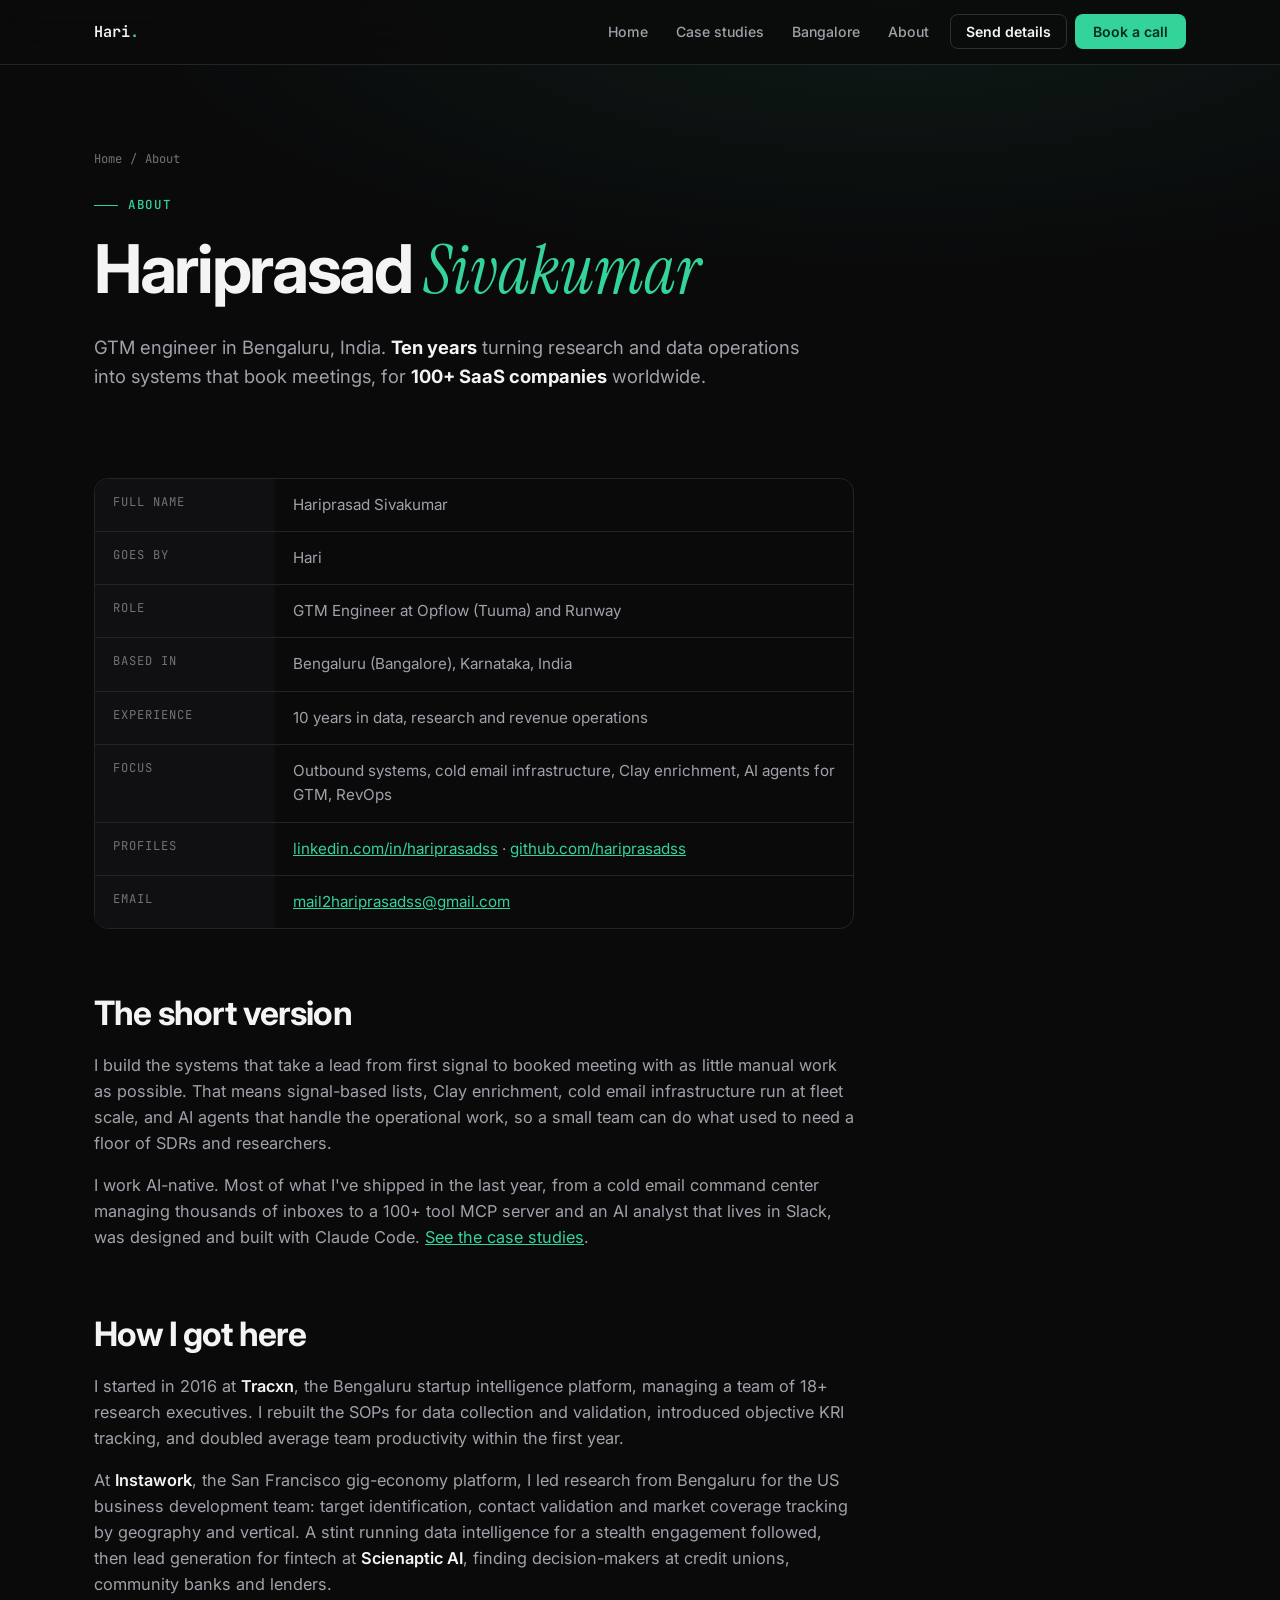
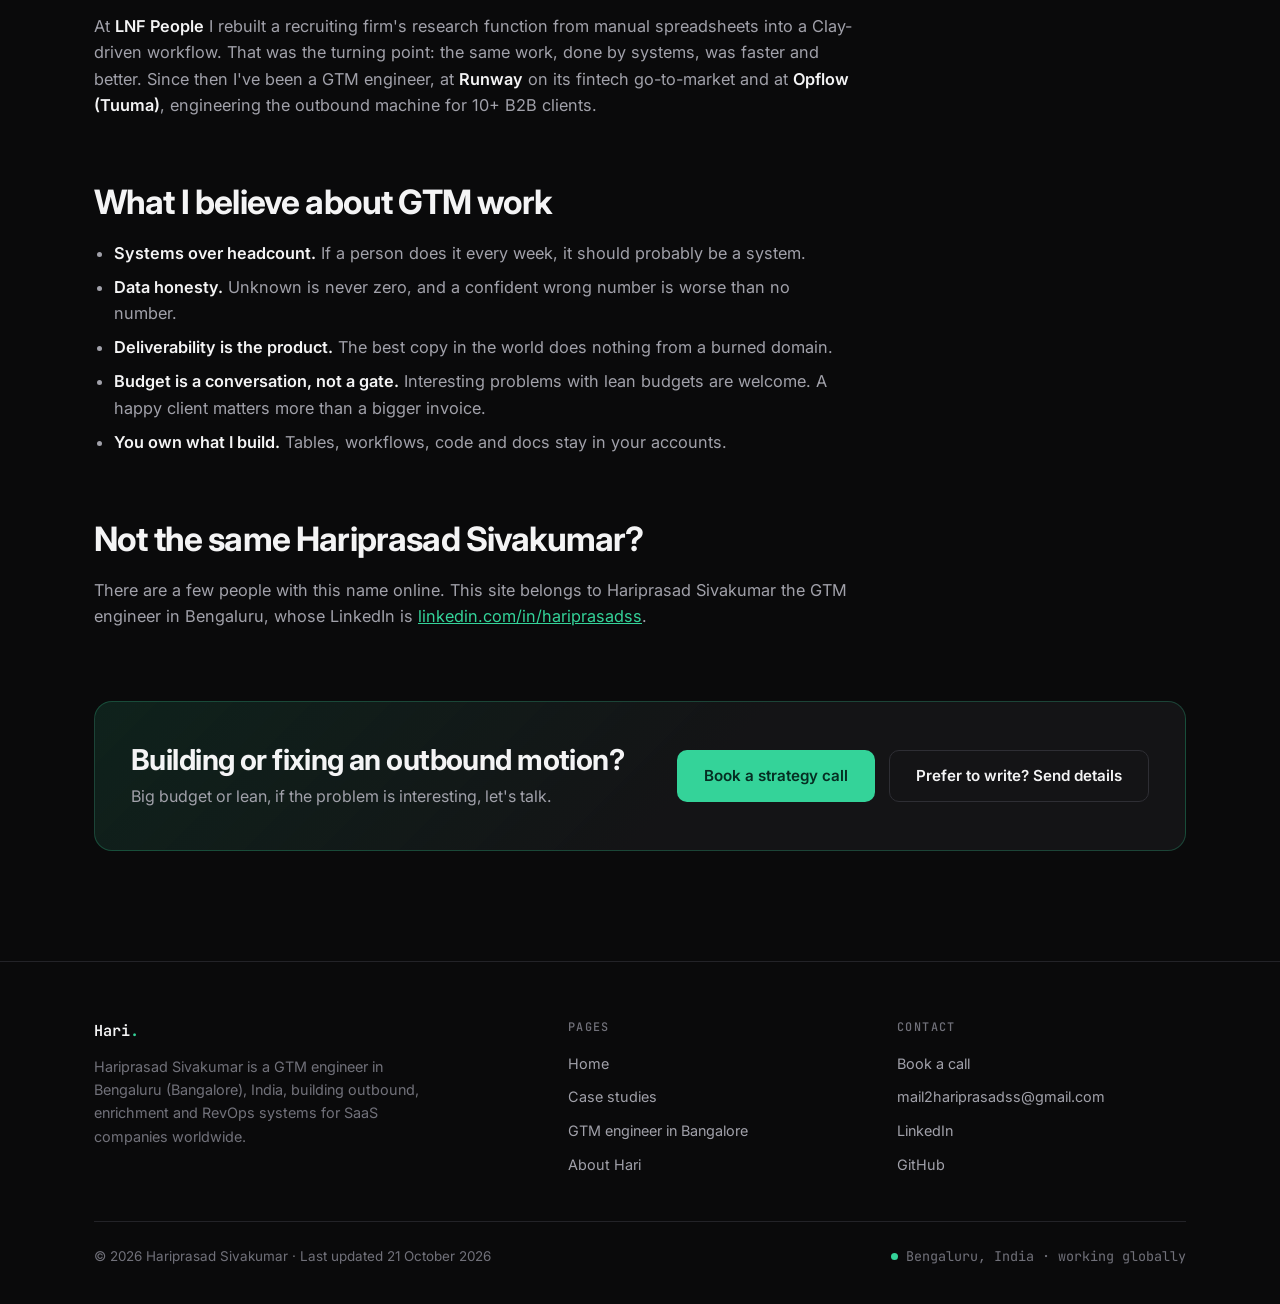
==== commit 60a31635: "Update last-modified dates to 21 Oct 2026 Co-Authored-By: Claude Opus 5.5 <noreply@anthropic.com>" ====
--- a/about/index.html
+++ b/about/index.html
@@ -39,7 +39,7 @@
           "name": "About Hariprasad Sivakumar",
           "isPartOf": { "@id": "https://www.hariprasadss.com/#website" },
           "dateCreated": "2026-06-11",
-          "dateModified": "2026-10-01",
+          "dateModified": "2026-10-21",
           "inLanguage": "en-IN",
           "breadcrumb": { "@id": "https://www.hariprasadss.com/about/#breadcrumb" },
           "mainEntity": {
@@ -189,7 +189,7 @@
                 </div>
             </div>
             <div class="footer-bottom">
-                <p>© 2026 Hariprasad Sivakumar · Last updated <time datetime="2026-10-01">1 October 2026</time></p>
+                <p>© 2026 Hariprasad Sivakumar · Last updated <time datetime="2026-10-21">21 October 2026</time></p>
                 <p class="footer-loc"><span class="pulse"></span> Bengaluru, India · working globally</p>
             </div>
         </div>
